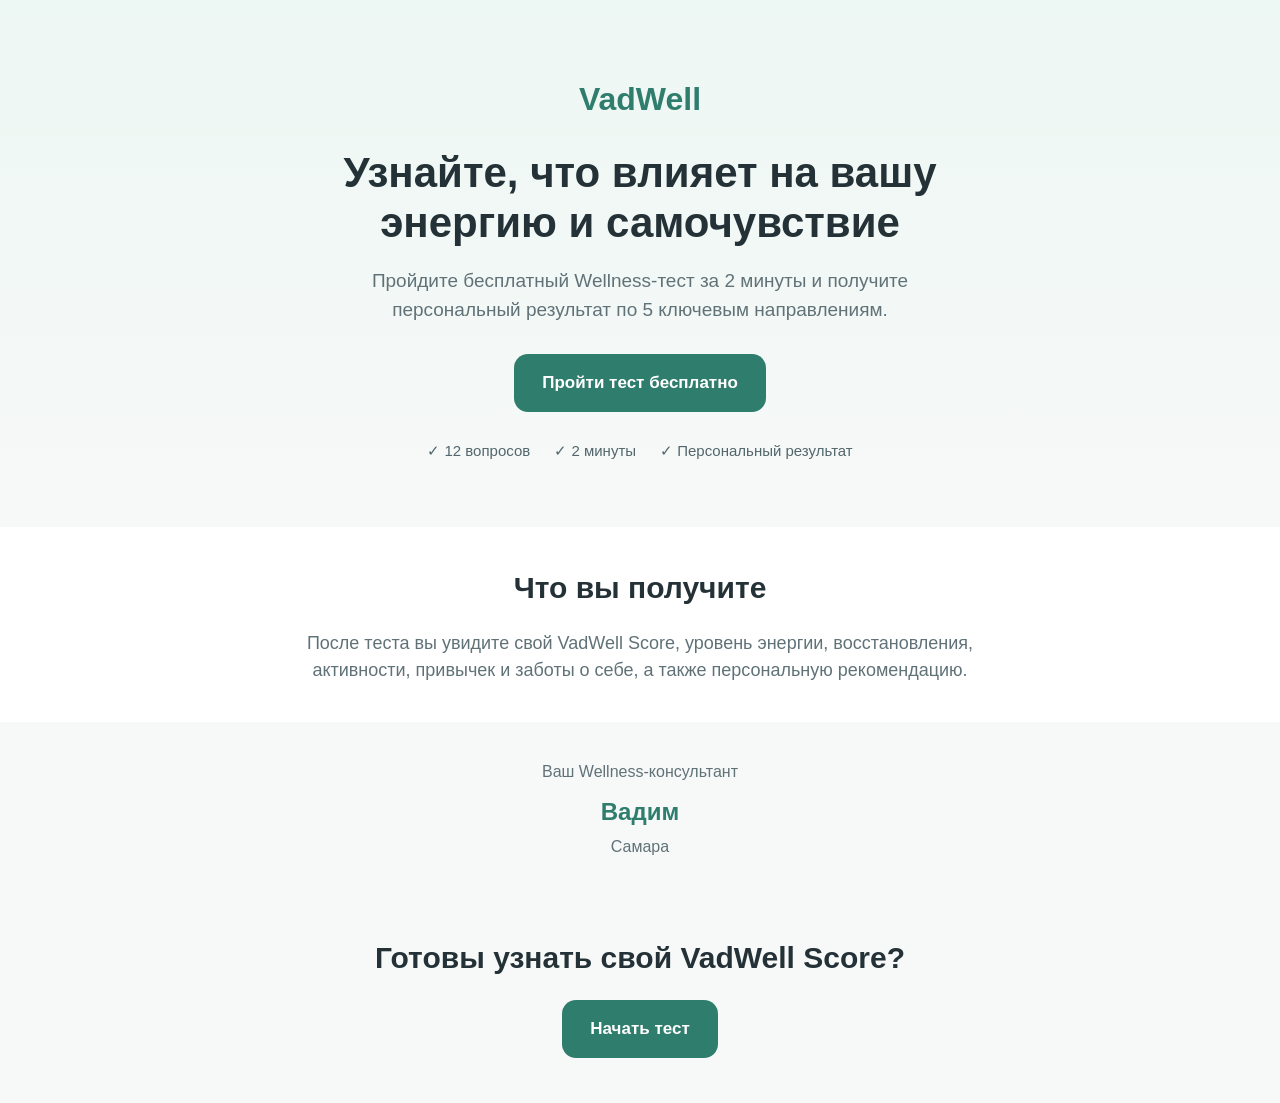
==== index.html @ 96c9e197 "Store URL parameter in localStorage if present" ====
<!DOCTYPE html>
<html lang="ru">

<head>
  <meta charset="UTF-8">

  <meta name="viewport"
        content="width=device-width, initial-scale=1.0">

  <title>VadWell — Wellness Test</title>

  <link rel="stylesheet" href="css/style.css">
</head>

<body>

<header class="hero">

  <div class="container">

    <div class="logo">
      VadWell
    </div>

    <h1>
      Узнайте, что влияет на вашу энергию
      и самочувствие
    </h1>

    <p>
      Пройдите бесплатный Wellness-тест за 2 минуты
      и получите персональный результат
      по 5 ключевым направлениям.
    </p>

    <a href="test.html" class="button">
      Пройти тест бесплатно
    </a>

    <div class="advantages">

      <div>
        ✓ 12 вопросов
      </div>

      <div>
        ✓ 2 минуты
      </div>

      <div>
        ✓ Персональный результат
      </div>

    </div>

  </div>

</header>


<section class="about">

  <div class="container">

    <h2>
      Что вы получите
    </h2>

    <p>
      После теста вы увидите свой VadWell Score,
      уровень энергии, восстановления, активности,
      привычек и заботы о себе,
      а также персональную рекомендацию.
    </p>

  </div>

</section>


<section class="consultant">

  <div class="container">

    <p class="subtitle">
      Ваш Wellness-консультант
    </p>

    <h3 id="consultantName">
    </h3>

    <p id="consultantCity">
    </p>

  </div>

</section>


<section class="final">

  <div class="container">

    <h2>
      Готовы узнать свой VadWell Score?
    </h2>

    <a href="test.html" class="button">
      Начать тест
    </a>

  </div>

</section>


<script src="config/consultant.js"></script>

<script>

document.getElementById(
  "consultantName"
).innerHTML =
consultant.name;

document.getElementById(
  "consultantCity"
).innerHTML =
consultant.city;

 const params = new URLSearchParams(window.location.search);

const source = params.get("src");

if (source) {
    localStorage.setItem("vadwellSource", source);
} 
</script>

</body>

</html>
---- css/style.css ----
/* VadWell 2.0 — Main Styles */

/* =========================
   БАЗОВЫЕ НАСТРОЙКИ
========================= */

* {
  box-sizing: border-box;
}

html {
  scroll-behavior: smooth;
}

body {
  margin: 0;
  font-family: Arial, Helvetica, sans-serif;
  background: #f7f9f8;
  color: #243238;
  line-height: 1.5;
}

a {
  color: inherit;
}


/* =========================
   ОБЩИЙ КОНТЕЙНЕР
========================= */

.container {
  width: 100%;
  max-width: 1080px;
  margin: 0 auto;
  padding: 0 24px;
}

.test-container,
.result-container,
.contact-container {
  max-width: 520px;
  margin: 0 auto;
  padding: 30px 20px;
}


/* =========================
   ЛОГОТИП
========================= */

.logo {
  text-align: center;
  font-size: 32px;
  font-weight: 700;
  margin-bottom: 25px;
  color: #2f7d6d;
}


/* =========================
   ЗАГОЛОВКИ
========================= */

h1 {
  font-size: 26px;
  line-height: 1.3;
  text-align: center;
}

h2 {
  margin-top: 30px;
}

.subtitle {
  text-align: center;
  color: #607278;
  line-height: 1.5;
}


/* =========================
   ГЛАВНАЯ СТРАНИЦА
========================= */

.hero {
  padding: 75px 0 65px;
  text-align: center;
  background:
    linear-gradient(
      180deg,
      #edf7f3 0%,
      #f7f9f8 100%
    );
}

.hero .container {
  max-width: 760px;
}

.hero h1 {
  margin: 0 auto 20px;
  font-size: 42px;
  line-height: 1.18;
}

.hero p {
  max-width: 650px;
  margin: 0 auto 30px;
  font-size: 19px;
  color: #607278;
}

.button {
  display: inline-block;
  padding: 16px 28px;
  border: none;
  border-radius: 14px;
  background: #2f7d6d;
  color: #ffffff;
  font-size: 17px;
  font-weight: 600;
  text-decoration: none;
  cursor: pointer;
  transition:
    transform .2s ease,
    background .2s ease;
}

.button:hover {
  background: #286b5e;
  transform: translateY(-1px);
}

.advantages {
  display: flex;
  justify-content: center;
  flex-wrap: wrap;
  gap: 24px;
  margin-top: 28px;
  color: #52666c;
  font-size: 15px;
}

.consultant,
.about,
.how,
.recommend,
.final {
  padding: 38px 0;
}

.consultant {
  text-align: center;
}

.consultant h2,
.about h2,
.how h2,
.recommend h2,
.final h2 {
  margin: 0 0 20px;
  text-align: center;
  font-size: 30px;
}

.consultant h3 {
  margin: 10px 0 5px;
  font-size: 24px;
  color: #2f7d6d;
}

.consultant p {
  margin: 0;
  color: #607278;
}

.about {
  background: #ffffff;
  text-align: center;
}

.about .container {
  max-width: 760px;
}

.about p {
  margin: 0;
  font-size: 18px;
  color: #607278;
}

.how {
  text-align: center;
}

.steps {
  display: grid;
  grid-template-columns: repeat(3, 1fr);
  gap: 18px;
  margin-top: 30px;
}

.steps > div {
  background: #ffffff;
  padding: 26px 18px;
  border-radius: 18px;
  font-size: 17px;
  box-shadow:
    0 6px 20px rgba(0, 0, 0, 0.05);
}

.recommend {
  background: #edf7f3;
  text-align: center;
}

.recommend p {
  max-width: 620px;
  margin: 0 auto 25px;
  color: #607278;
  font-size: 17px;
}

.final {
  text-align: center;
  padding-bottom: 45px;
}


/* =========================
   ПРОГРЕСС ТЕСТА
========================= */

.progress-area {
  margin-bottom: 25px;
}

.category {
  text-align: center;
  font-size: 18px;
  font-weight: 600;
  color: #2f7d6d;
}

.question-number {
  text-align: center;
  margin: 10px 0;
  color: #75858a;
}

.progress-line {
  width: 100%;
  height: 8px;
  background: #e2e8e6;
  border-radius: 20px;
  overflow: hidden;
}

.progress-fill {
  height: 100%;
  width: 0%;
  background: #2f7d6d;
  transition: width .3s ease;
}


/* =========================
   КАРТОЧКА ВОПРОСА
========================= */

.question-card {
  background: white;
  padding: 25px;
  border-radius: 20px;
  box-shadow:
    0 8px 25px rgba(0, 0, 0, 0.06);
}


/* =========================
   ОТВЕТЫ
========================= */

.answers-container {
  display: flex;
  flex-direction: column;
  gap: 12px;
  margin-top: 25px;
}

.answer-button {
  width: 100%;
  border: 1px solid #dce5e2;
  background: #ffffff;
  padding: 16px;
  border-radius: 14px;
  font-size: 16px;
  cursor: pointer;
  text-align: left;
  transition: .2s;
}

.answer-button:hover {
  background: #edf7f3;
  border-color: #2f7d6d;
}


/* =========================
   РЕЗУЛЬТАТ
========================= */

.score-card {
  background: white;
  padding: 30px;
  border-radius: 24px;
  text-align: center;
  margin: 25px 0;
  box-shadow:
    0 8px 25px rgba(0, 0, 0, 0.07);
}

.score-title {
  font-size: 18px;
}

.score-number {
  font-size: 64px;
  font-weight: 700;
  color: #2f7d6d;
}

.score-message {
  color: #607278;
  line-height: 1.5;
}


/* =========================
   КАРТОЧКИ РЕЗУЛЬТАТА
========================= */

.results-grid {
  display: grid;
  grid-template-columns: 1fr 1fr;
  gap: 15px;
}

.result-card {
  background: white;
  padding: 20px;
  border-radius: 18px;
  text-align: center;
  box-shadow:
    0 5px 15px rgba(0, 0, 0, 0.05);
}

.result-card strong {
  display: block;
  font-size: 24px;
  margin-top: 10px;
}


/* =========================
   РЕКОМЕНДАЦИИ
========================= */

.attention-card {
  background: #edf7f3;
  padding: 25px;
  border-radius: 20px;
  margin-top: 25px;
}

.light-legs-card {
  background: #ffffff;
  padding: 25px;
  border-radius: 20px;
  margin-top: 25px;
  box-shadow:
    0 8px 25px rgba(0, 0, 0, 0.06);
}

.attention-card h2,
.light-legs-card h2 {
  margin-top: 0;
}


/* =========================
   ОСНОВНАЯ КНОПКА
========================= */

.primary-button {
  width: 100%;
  margin-top: 25px;
  padding: 16px;
  border: none;
  border-radius: 16px;
  background: #2f7d6d;
  color: white;
  font-size: 17px;
  font-weight: 600;
  cursor: pointer;
  transition:
    background .2s ease,
    transform .2s ease;
}

.primary-button:hover {
  background: #286b5e;
  transform: translateY(-1px);
}


/* =========================
   ФОРМА
========================= */

form {
  background: white;
  padding: 25px;
  border-radius: 20px;
  box-shadow:
    0 8px 25px rgba(0, 0, 0, 0.05);
}

label {
  display: block;
  margin-top: 15px;
  margin-bottom: 6px;
}

input {
  width: 100%;
  padding: 14px;
  border-radius: 12px;
  border: 1px solid #d9e2df;
  font-size: 16px;
  font-family: inherit;
}

input:focus {
  outline: none;
  border-color: #2f7d6d;
}

.checkbox {
  display: flex;
  gap: 10px;
  align-items: flex-start;
  margin-top: 18px;
}

.checkbox input {
  width: auto;
  margin-top: 4px;
}


/* =========================
   МОБИЛЬНАЯ ВЕРСИЯ
========================= */
/* Подарок VadWell */

.gift-box {
  margin-top: 24px;
  padding: 22px;
  background: #edf7f3;
  border-radius: 18px;
  text-align: center;
}

.gift-icon {
  font-size: 36px;
  margin-bottom: 8px;
}

.gift-box h3 {
  margin: 5px 0 12px;
  font-size: 20px;
}

.gift-box p {
  margin: 8px 0;
  color: #52666c;
  line-height: 1.5;
}

.gift-note {
  margin: 14px 5px 0;
  text-align: center;
  font-size: 14px;
  color: #75858a;
  line-height: 1.4;
}
@media (max-width: 600px) {

  .container {
    padding: 0 20px;
  }

  .hero {
    padding: 50px 0 45px;
  }

  .hero h1 {
    font-size: 31px;
  }

  .hero p {
    font-size: 17px;
  }

  .advantages {
    flex-direction: column;
    gap: 8px;
  }

  .consultant,
  .about,
  .how,
  .recommend,
  .final {
    padding: 42px 0;
  }

  .consultant h2,
  .about h2,
  .how h2,
  .recommend h2,
  .final h2 {
    font-size: 25px;
  }

  .steps {
    grid-template-columns: 1fr;
  }

  .results-grid {
    grid-template-columns: 1fr;
  }

  h1 {
    font-size: 23px;
  }

}
select {
  width: 100%;
  padding: 14px;
  border-radius: 12px;
  border: 1px solid #d9e2df;
  font-size: 16px;
  font-family: inherit;
  background: #ffffff;
}

select:focus {
  outline: none;
  border-color: #2f7d6d;
}
.form-group {
  width: 100%;
  display: block;
  margin-bottom: 18px;
}

.form-group label {
  display: block;
  width: 100%;
  margin: 0 0 7px 0;
}

.form-group input,
.form-group select {
  display: block;
  width: 100%;
}

select {
  width: 100%;
  padding: 14px;
  border-radius: 12px;
  border: 1px solid #d9e2df;
  font-size: 16px;
  font-family: inherit;
  background: #ffffff;
}

.checkbox {
  display: flex;
  width: 100%;
  gap: 10px;
  align-items: flex-start;
  margin-top: 10px;
}

.checkbox input {
  width: auto;
  flex: 0 0 auto;
  margin-top: 4px;
}

.checkbox span {
  display: block;
  flex: 1;
  line-height: 1.4;
}
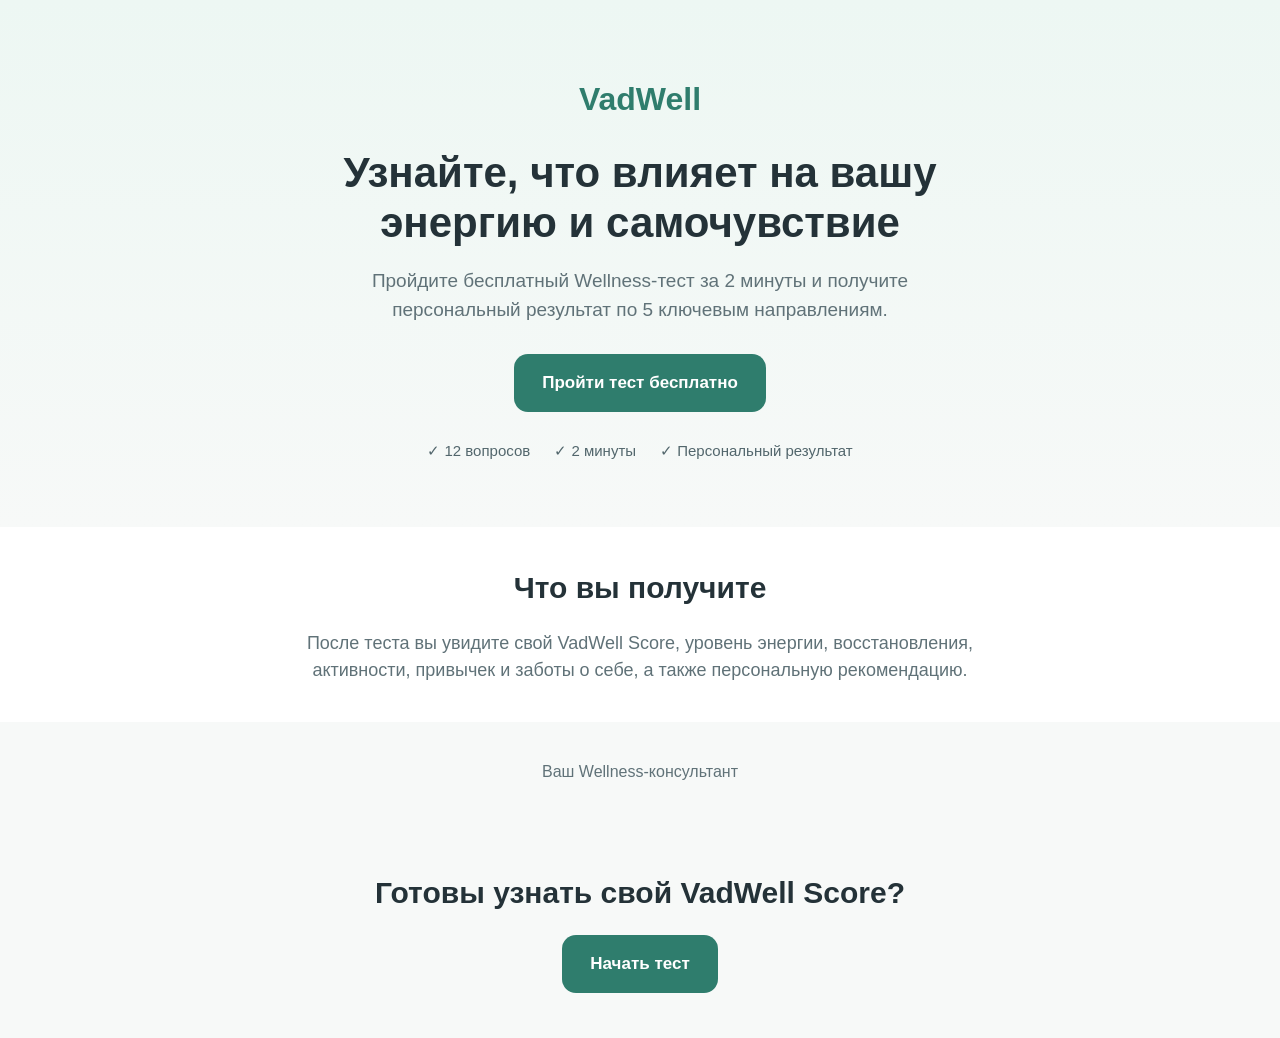
==== commit 2844d71d: "Update script source for consultant loader" ====
--- a/index.html
+++ b/index.html
@@ -114,7 +114,7 @@
 </section>
 
 
-<script src="config/consultant.js"></script>
+<script src="js/consultant-loader.js"></script>
 
 <script>
 
@@ -136,7 +136,11 @@
     localStorage.setItem("vadwellSource", source);
 } 
 </script>
+<script src="js/analytics.js"></script>
 
+<script>
+sendFunnelEvent("OPEN");
+</script>
 </body>
 
 </html>
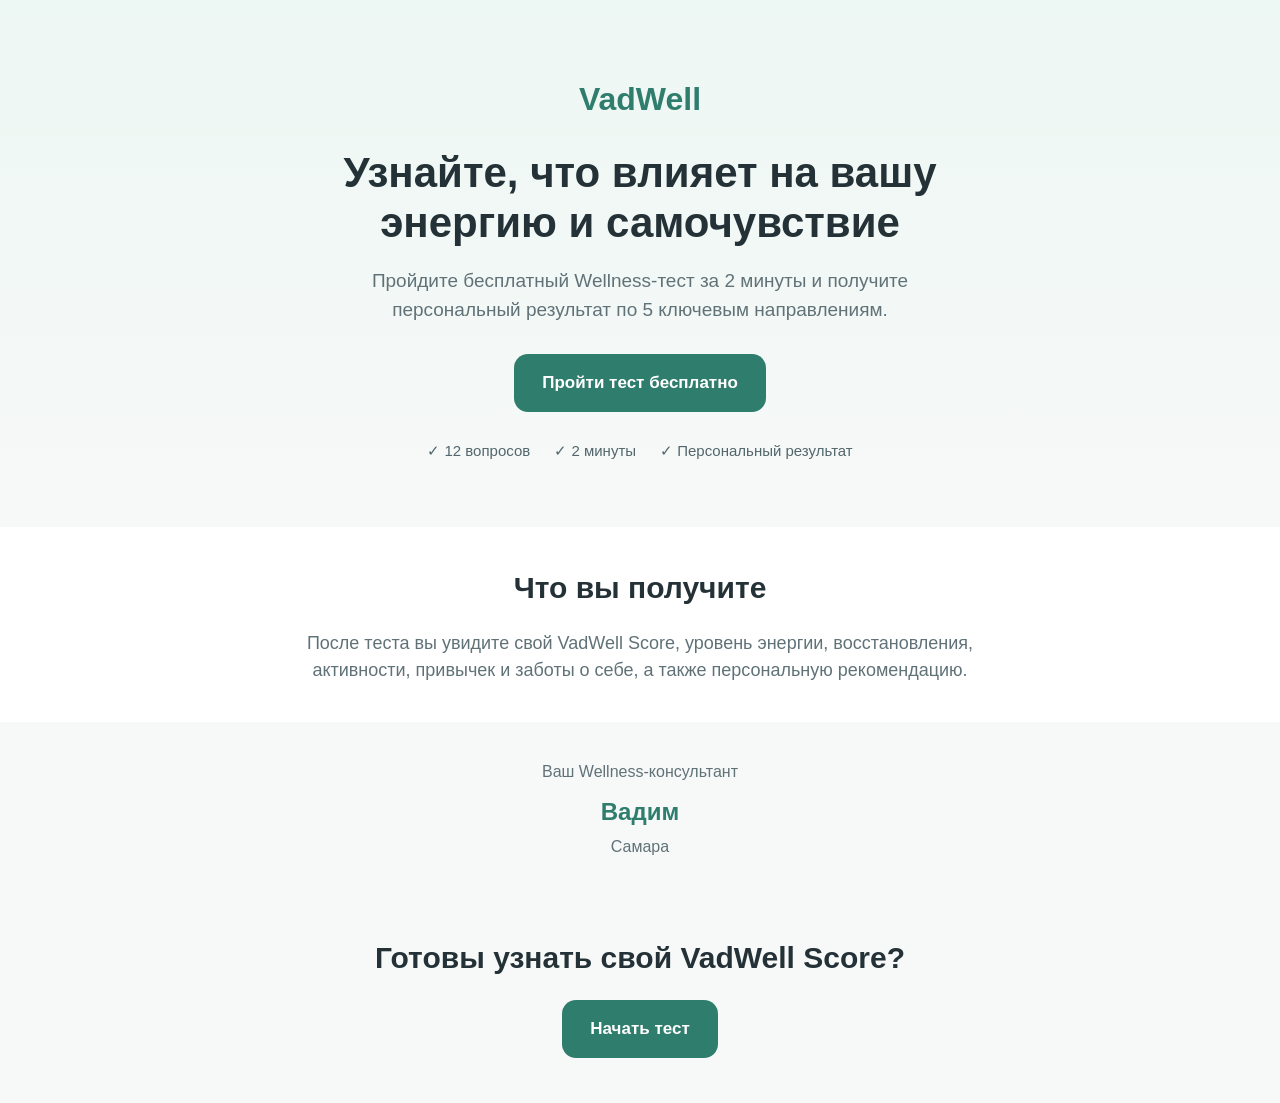
==== commit db812c55: "Update index.html" ====
--- a/index.html
+++ b/index.html
@@ -114,27 +114,41 @@
 </section>
 
 
-<script src="js/consultant-loader.js"></script>
+<script src="js/consultant-loader.js?v=2"></script>
 
 <script>
 
-document.getElementById(
-  "consultantName"
-).innerHTML =
-consultant.name;
+const activeConsultant =
+JSON.parse(
+  localStorage.getItem("consultant")
+);
 
-document.getElementById(
-  "consultantCity"
-).innerHTML =
-consultant.city;
+if (activeConsultant) {
 
- const params = new URLSearchParams(window.location.search);
+  document.getElementById(
+    "consultantName"
+  ).innerHTML =
+  activeConsultant.name;
 
-const source = params.get("src");
+  document.getElementById(
+    "consultantCity"
+  ).innerHTML =
+  activeConsultant.city;
+
+}
+
+ const sourceParams =
+new URLSearchParams(window.location.search);
+
+const source =
+sourceParams.get("src");
 
 if (source) {
-    localStorage.setItem("vadwellSource", source);
-} 
+    localStorage.setItem(
+        "vadwellSource",
+        source
+    );
+}
 </script>
 <script src="js/analytics.js"></script>
 
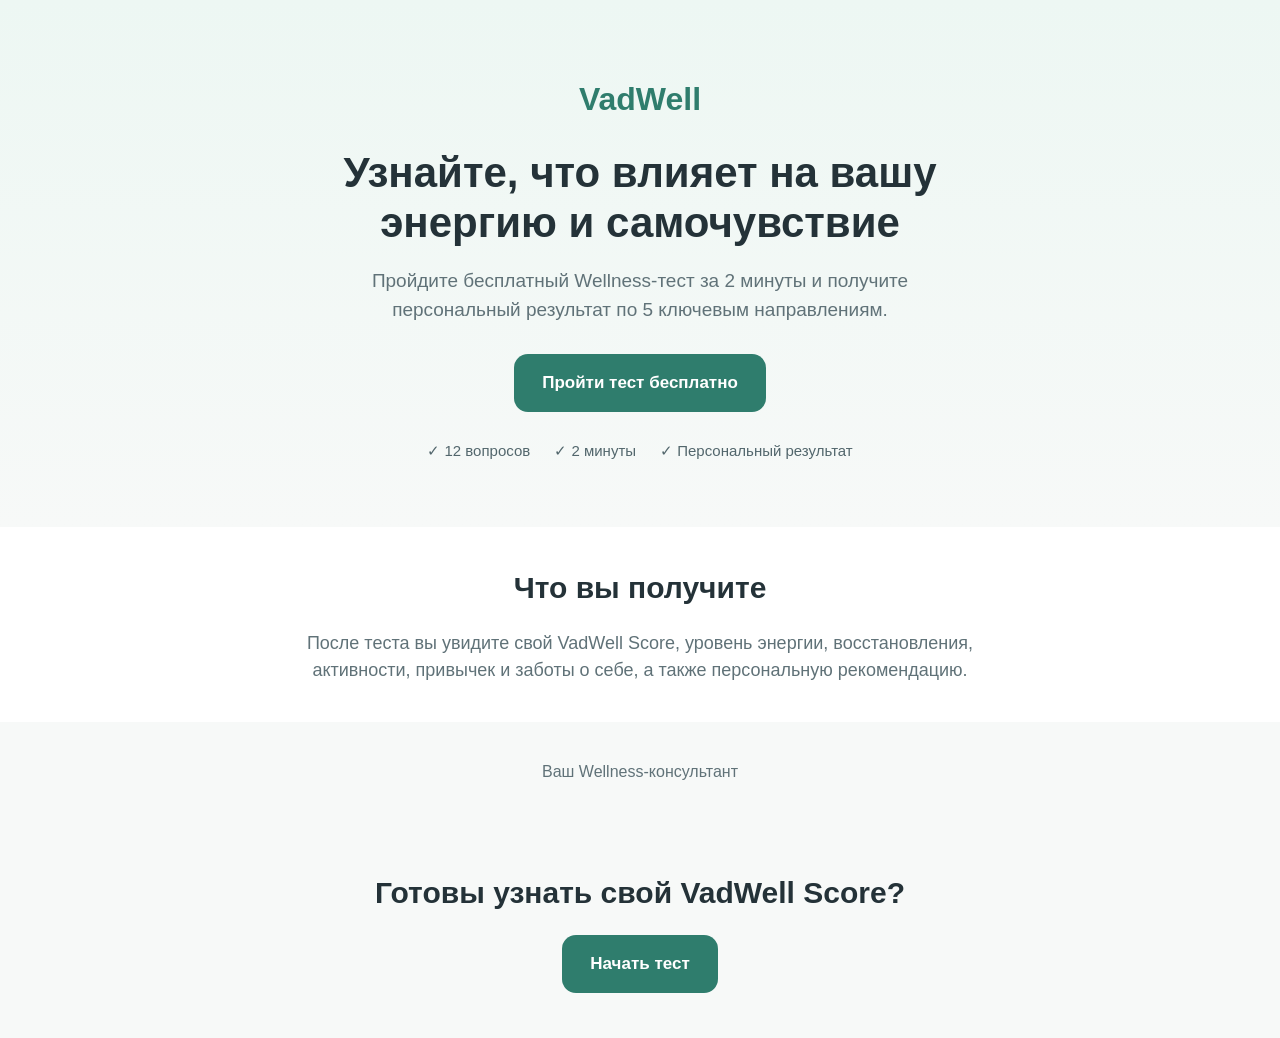
==== commit 50c63143: "Update consultant-loader.js version to 3" ====
--- a/index.html
+++ b/index.html
@@ -114,7 +114,7 @@
 </section>
 
 
-<script src="js/consultant-loader.js?v=2"></script>
+<script src="js/consultant-loader.js?v=3"></script>
 
 <script>
 
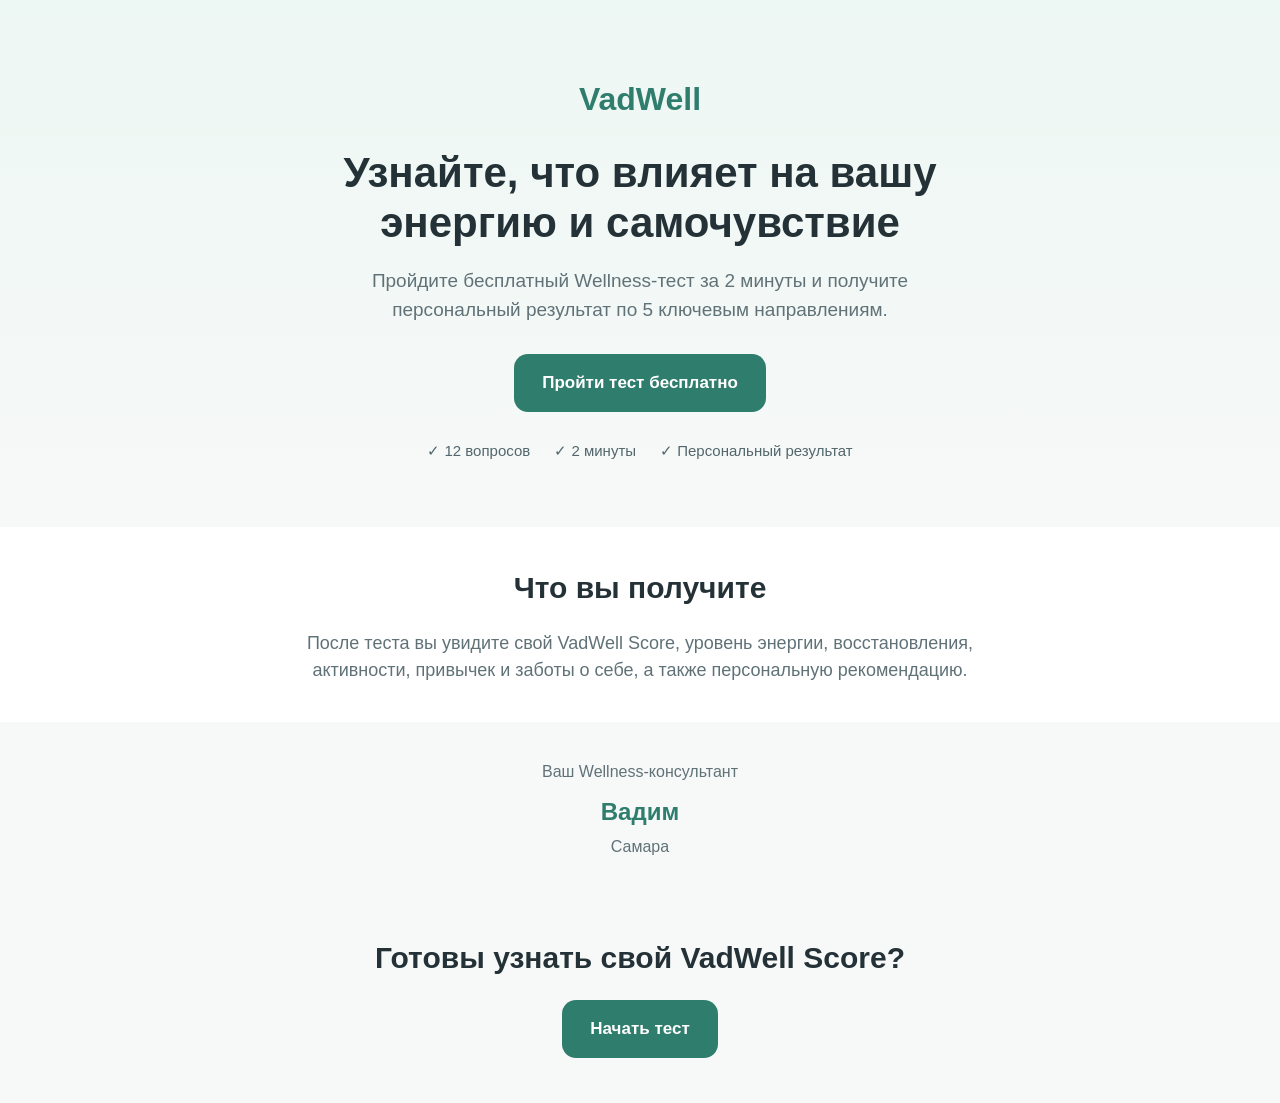
==== commit c48296b6: "Update consultant-loader.js version in index.html" ====
--- a/index.html
+++ b/index.html
@@ -114,7 +114,7 @@
 </section>
 
 
-<script src="js/consultant-loader.js?v=3"></script>
+<script src="js/consultant-loader.js?v=5"></script>
 
 <script>
 
